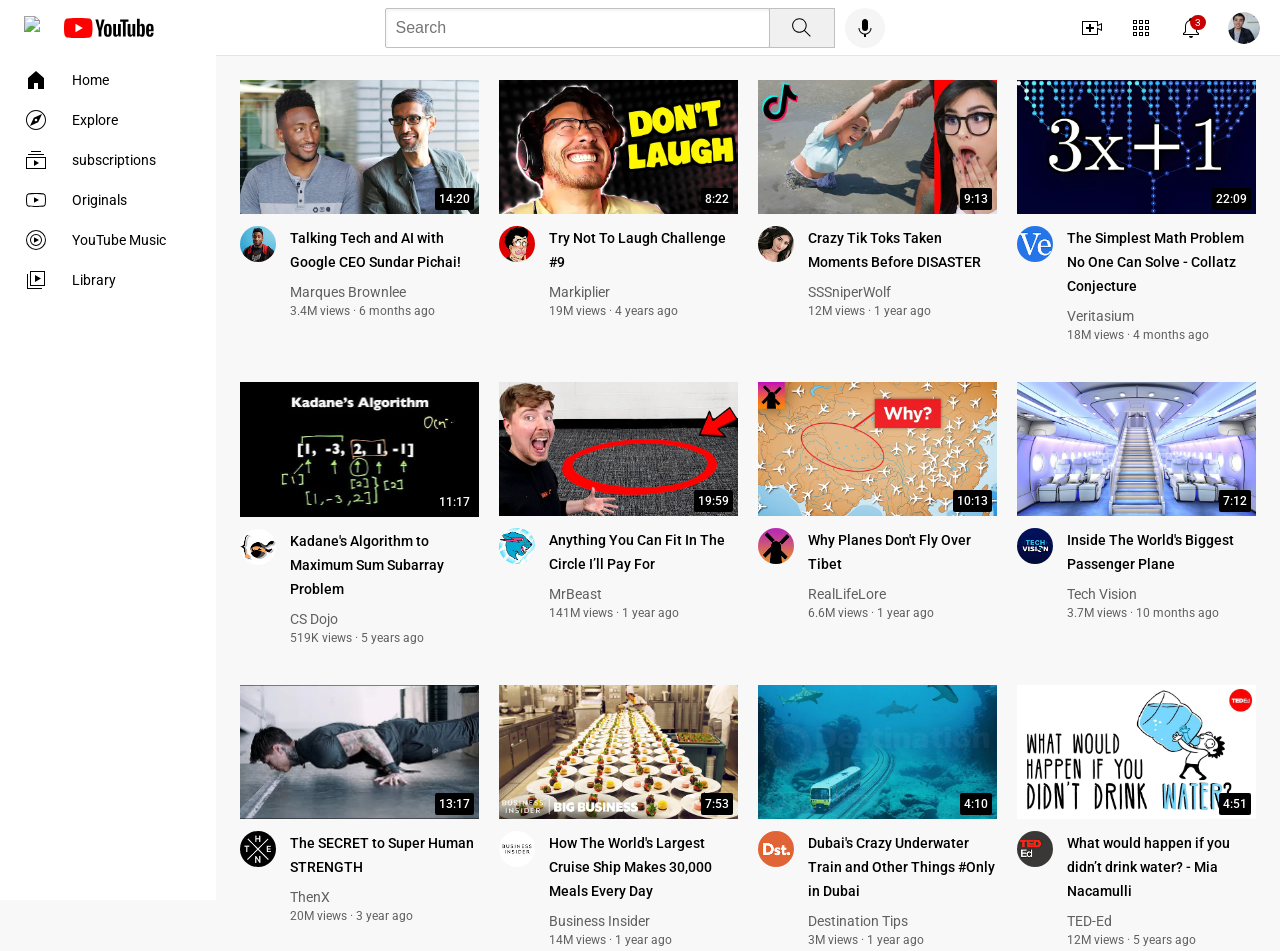
==== index.html @ f3f77285 "Rename youtube.html to index.html" ====
<!DOCTYPE html>
<html lang="en">
<head>
    <meta charset="UTF-8">
    <meta name="viewport" content="width=device-width, initial-scale=1.0">
    <title>YouTube</title>
    <link rel="stylesheet" href="Styles/general.css">
    <link rel="stylesheet" href="Styles/header.css">
    <link rel="stylesheet" href="Styles/video.css">
    <link rel="stylesheet" href="Styles/sidebar.css">

    <link rel="preconnect" href="https://fonts.googleapis.com">
    <link rel="preconnect" href="https://fonts.gstatic.com" crossorigin>
    <link href="https://fonts.googleapis.com/css2?family=Roboto:ital,wght@0,100..900;1,100..900&display=swap" rel="stylesheet">

    <link rel="icon" type="image/png" href="Icons/Youtube_logo.png">

</head>
<body>


    <header class="header">
        
        
        <div class="left-section">
            <img class="hamburger-menu" src="icons/hamburger-menu.svg">
            <img class="youtube-logo" src="Icons/youtube-logo.svg">
        </div>
        
        
        <div class="middle-section">
            <input class="search-bar" type="text" placeholder="Search">
            <button class="search-button">
                <img class="search-icon" src="Icons/search.svg">
                <div class="tooltip">Search</div>
            </button>
            <button class="voice-search-button">
                <img class="voice-search-icon" src="Icons/voice-search-icon.svg">
                <div class="tooltip">Search with your voice</div>
            </button>
        </div>
        
        
        <div class="right-section">
            <div class="upload-icon-container">
            <img class="upload-icon" src="Icons/upload.svg">
            <div class="tooltip">Create</div>
            </div>
            <div class="youtube-apps-container">
            <img class="youtube-apps-icon" src="Icons/youtube-apps.svg">
            <div class="tooltip">YouTube Apps</div>
            </div>
            <div class="notifications-icon-container">
            <img class="notifications-icon" src="Icons/notifications.svg">
            <div class="tooltip">Notifications</div>
            <div class="notifications-count">3</div>
            </div>
            <img class="current-user-picture" src="Channel-pictures/my-channel.jpeg">
        </div>
        

    </header>
    
    <nav class="sidebar">
        <div class="sidebar-link">
            <img src="Icons/home.svg">
            <div>Home</div>
        </div>
        <div class="sidebar-link">
            <img src="Icons/explore.svg">
            <div>Explore</div>
        </div>
        <div class="sidebar-link">
            <img src="Icons/subscriptions.svg">
            <div>subscriptions</div>
        </div>
        <div class="sidebar-link">
            <img src="Icons/originals.svg">
            <div>Originals</div>
        </div>
        <div class="sidebar-link">
            <img src="Icons/youtube-music.svg">
            <div>YouTube Music</div>
        </div>
        <div class="sidebar-link">
            <img src="Icons/library.svg">
            <div>Library</div>
        </div>
    </nav>

    <!--  <img class="thumbnail-2" src="Images/thumbnail-2.webp">
    <img class="thumbnail-3" src="Images/thumbnail-3.webp">
    <img class="thumbnail-4" src="Images/thumbnail-4.webp">   -->
    
    <main>
    <section class="video-grid">

    <div class="video-preview">

        <div class="thumbnail-row">
            <a href="https://youtu.be/n2RNcPRtAiY?si=vqEMWMYK5yrYw57g">
            <img class="thumbnail-1" src="Thumbnails/thumbnail-1.webp">
            </a>

            <div class="video-time">14:20</div>
        </div>






        <div class="video-info-grid">

            <div class="channel-pic-div">
                <a href="https://www.youtube.com/c/mkbhd">
                <img class="profile-picture" src="Channel-pictures/channel-1.jpeg">
                </a>
                <div class="channel-tooltip">
                    <div>
                    <img class="profile-picture-tooltip" src="Channel-pictures/channel-1.jpeg">
                    </div>

                    <div class="text-tooltip">
                    <p class="video-author-tooltip">Marques Brownlee</p>
                    <p class="subscribers-tooltip">20.9M subscribers</p>
                    </div>
                </div>
            </div>



            <div class="video-text-info">
                <a class="video-title-link" href="https://youtu.be/n2RNcPRtAiY?si=vqEMWMYK5yrYw57g">
                <p class="video-title">
                Talking Tech and AI with Google CEO Sundar Pichai!
                </p>
                </a>

                <a class="video-author-link" href="https://www.youtube.com/c/mkbhd">
                <p class="video-author">
                Marques Brownlee
                </p>
                </a>

                <p class="video-stats">
                3.4M views &#183; 6 months ago
                </p>
            </div>


            

        </div>

    


    


    </div>


    <!--По дефолту div-элементы имеют ширину в сто процентов, из-за чего горизонтальный лэйаут внутри вертикального невозможен, пока не поменять ширину div-элементов -->




    <div class="video-preview">

        <div class="thumbnail-row">
            <a href="https://youtu.be/mP0RAo9SKZk?si=90dvMAv2LkeBr_Ll">
            <img class="thumbnail-1" src="Thumbnails/thumbnail-2.webp">
            </a>
            <div class="video-time">8:22</div>
        </div>


        <div class="video-info-grid">

            <div class="channel-pic-div">
                <a href="https://www.youtube.com/c/markiplier">
                <img class="profile-picture" src="Channel-pictures/channel-2.jpeg">
                </a>

                <div class="channel-tooltip">
                    <div>
                    <img class="profile-picture-tooltip" src="Channel-pictures/channel-2.jpeg">
                    </div>
                    
                    <div class="text-tooltip">
                    <p class="video-author-tooltip">Markiplier</p>
                    <p class="subscribers-tooltip">38.5M subscribers</p>
                    </div>
                </div>
            </div>

            <div class="video-text-info">

                <a class="video-title-link" href="https://youtu.be/mP0RAo9SKZk?si=90dvMAv2LkeBr_Ll">
                <p class="video-title">    
                    Try Not To Laugh Challenge #9
                </p>
                </a>

                <a class="video-author-link" href="https://www.youtube.com/c/markiplier">
                <p class="video-author">
                    Markiplier
                </p>
                </a>

                <p class="video-stats">
                    19M views &#183; 4 years ago
                </p>
            </div>
            
        </div>

    

    


    </div>




    <div class="video-preview">

        <div class="thumbnail-row">
            <a href="https://youtu.be/FgjPQQeTh1w?si=LS0V44usaqaCsQJp">
            <img class="thumbnail-1" src="Thumbnails/thumbnail-3.webp">
            </a>

            <div class="video-time">9:13</div>
        </div>






        <div class="video-info-grid">

            <div class="channel-pic-div">
                <a href="https://www.youtube.com/user/SSSniperWolf">
                <img class="profile-picture" src="Channel-pictures/channel-3.jpeg">
                </a>

                <div class="channel-tooltip">
                    <div>
                    <img class="profile-picture-tooltip" src="Channel-pictures/channel-3.jpeg">
                    </div>
                    
                    <div class="text-tooltip">
                    <p class="video-author-tooltip">SSSniperWolf</p>
                    <p class="subscribers-tooltip">35M subscribers</p>
                    </div>
                </div>
            </div>



            <div class="video-text-info">
                <a class="video-title-link" href="https://youtu.be/FgjPQQeTh1w?si=LS0V44usaqaCsQJp">
                <p class="video-title">
                Crazy Tik Toks Taken Moments Before DISASTER
                </p>
                </a>

                <a class="video-author-link" href="https://www.youtube.com/user/SSSniperWolf">
                <p class="video-author">
                SSSniperWolf
                </p>
                </a>

                <p class="video-stats">
                12M views &#183; 1 year ago
                </p>
            </div>


            

        </div>

    


    


    </div>


    <div class="video-preview">

        <div class="thumbnail-row">
            <a href="https://youtu.be/094y1Z2wpJg?si=CHD8ht4QCaovaB0q">
            <img class="thumbnail-1" src="Thumbnails/thumbnail-4.webp">
            </a>
            <div class="video-time">22:09</div>
        </div>


        <div class="video-info-grid">

            <div class="channel-pic-div">
                <a href="https://www.youtube.com/c/veritasium">
                <img class="profile-picture" src="Channel-pictures/channel-4.jpeg">
                </a>

                <div class="channel-tooltip">
                    <div>
                    <img class="profile-picture-tooltip" src="Channel-pictures/channel-4.jpeg">
                    </div>
                    
                    <div class="text-tooltip">
                    <p class="video-author-tooltip">Veritasium</p>
                    <p class="subscribers-tooltip">20.5M subscribers</p>
                    </div>
                </div>
            </div>

            <div class="video-text-info">

                <a class="video-title-link" href="https://youtu.be/094y1Z2wpJg?si=CHD8ht4QCaovaB0q">
                <p class="video-title">    
                    The Simplest Math Problem No One Can Solve - Collatz Conjecture
                </p>
                </a>

                <a class="video-author-link" href="https://www.youtube.com/c/veritasium">
                <p class="video-author">
                    Veritasium
                </p>
                </a>

                <p class="video-stats">
                    18M views &#183; 4 months ago
                </p>
            </div>
            
        </div>

    

    


    </div>



    <div class="video-preview">

        <div class="thumbnail-row">
            <a href="https://youtu.be/86CQq3pKSUw?si=sct4KLa3DYBAYmht">
            <img class="thumbnail-1" src="Thumbnails/thumbnail-5.webp">
            </a>

            <div class="video-time">11:17</div>
        </div>






        <div class="video-info-grid">

            <div class="channel-pic-div">
                <a href="https://www.youtube.com/c/CSDojo">
                <img class="profile-picture" src="Channel-pictures/channel-5.jpeg">
                </a>

                <div class="channel-tooltip">
                    <div>
                    <img class="profile-picture-tooltip" src="Channel-pictures/channel-5.jpeg">
                    </div>
                    
                    <div class="text-tooltip">
                    <p class="video-author-tooltip">CS Dojo</p>
                    <p class="subscribers-tooltip">1.95M subscribers</p>
                    </div>
                </div>
            </div>



            <div class="video-text-info">
                <a class="video-title-link" href="https://youtu.be/86CQq3pKSUw?si=sct4KLa3DYBAYmht">
                <p class="video-title">
                Kadane's Algorithm to Maximum Sum Subarray Problem
                </p>
                </a>

                <a class="video-author-link" href="https://www.youtube.com/c/CSDojo">
                <p class="video-author">
                CS Dojo
                </p>
                </a>

                <p class="video-stats">
                519K views &#183; 5 years ago
                </p>
            </div>


            

        </div>

    


    


    </div>


    <div class="video-preview">

        <div class="thumbnail-row">
            <a href="https://youtu.be/yXWw0_UfSFg?si=9dNvR-KxPUr45d88">
            <img class="thumbnail-1" src="Thumbnails/thumbnail-6.webp">
            </a>
            <div class="video-time">19:59</div>
        </div>


        <div class="video-info-grid">

            <div class="channel-pic-div">
                <a href="https://www.youtube.com/channel/UCX6OQ3DkcsbYNE6H8uQQuVA">
                <img class="profile-picture" src="Channel-pictures/channel-6.jpeg">
                </a>

                <div class="channel-tooltip">
                    <div>
                    <img class="profile-picture-tooltip" src="Channel-pictures/channel-6.jpeg">
                    </div>
                    
                    <div class="text-tooltip">
                    <p class="video-author-tooltip">MrBeast</p>
                    <p class="subscribers-tooltip">474M subscribers</p>
                    </div>
                </div>
            </div>

            <div class="video-text-info">

                <a class="video-title-link" href="https://youtu.be/yXWw0_UfSFg?si=9dNvR-KxPUr45d88">
                <p class="video-title">    
                    Anything You Can Fit In The Circle I’ll Pay For
                </p>
                </a>

                <a class="video-author-link" href="https://www.youtube.com/channel/UCX6OQ3DkcsbYNE6H8uQQuVA">
                <p class="video-author">
                    MrBeast
                </p>
                </a>

                <p class="video-stats">
                    141M views &#183; 1 year ago
                </p>
            </div>
            
        </div>

    

    


    </div>

    <div class="video-preview">

        <div class="thumbnail-row">
            <a href="https://www.youtube.com/watch?v=fNVa1qMbF9Y">
            <img class="thumbnail-1" src="Thumbnails/thumbnail-7.webp">
            </a>

            <div class="video-time">10:13</div>
        </div>






        <div class="video-info-grid">

            <div class="channel-pic-div">
                <a href="https://www.youtube.com/channel/UCP5tjEmvPItGyLhmjdwP7Ww">
                <img class="profile-picture" src="Channel-pictures/channel-7.jpeg">
                </a>
                <div class="channel-tooltip">
                    <div>
                    <img class="profile-picture-tooltip" src="Channel-pictures/channel-7.jpeg">
                    </div>

                    <div class="text-tooltip">
                    <p class="video-author-tooltip">RealLifeLore</p>
                    <p class="subscribers-tooltip">7.92M subscribers</p>
                    </div>
                </div>
            </div>



            <div class="video-text-info">
                <a class="video-title-link" href="https://www.youtube.com/watch?v=fNVa1qMbF9Y">
                <p class="video-title">
                Why Planes Don't Fly Over Tibet
                </p>
                </a>

                <a class="video-author-link" href="https://www.youtube.com/channel/UCP5tjEmvPItGyLhmjdwP7Ww">
                <p class="video-author">
                RealLifeLore
                </p>
                </a>

                <p class="video-stats">
                6.6M views &#183; 1 year ago
                </p>
            </div>


            

        </div>

    


    


    </div>

    <div class="video-preview">

        <div class="thumbnail-row">
            <a href="https://www.youtube.com/watch?v=lFm4EM1juls">
            <img class="thumbnail-1" src="Thumbnails/thumbnail-8.webp">
            </a>

            <div class="video-time">7:12</div>
        </div>






        <div class="video-info-grid">

            <div class="channel-pic-div">
                <a href="https://www.youtube.com/channel/UCHAK6CyegY22Zj2GWrcaIxg">
                <img class="profile-picture" src="Channel-pictures/channel-8.jpeg">
                </a>
                <div class="channel-tooltip">
                    <div>
                    <img class="profile-picture-tooltip" src="Channel-pictures/channel-8.jpeg">
                    </div>

                    <div class="text-tooltip">
                    <p class="video-author-tooltip">Tech Vision</p>
                    <p class="subscribers-tooltip">845K subscribers</p>
                    </div>
                </div>
            </div>



            <div class="video-text-info">
                <a class="video-title-link" href="https://www.youtube.com/watch?v=lFm4EM1juls">
                <p class="video-title">
                Inside The World's Biggest Passenger Plane
                </p>
                </a>

                <a class="video-author-link" href="https://www.youtube.com/channel/UCHAK6CyegY22Zj2GWrcaIxg">
                <p class="video-author">
                Tech Vision
                </p>
                </a>

                <p class="video-stats">
                3.7M views &#183; 10 months ago
                </p>
            </div>


            

        </div>

    


    


    </div>

    <div class="video-preview">

        <div class="thumbnail-row">
            <a href="https://www.youtube.com/watch?v=ixmxOlcrlUc">
            <img class="thumbnail-1" src="Thumbnails/thumbnail-9.webp">
            </a>

            <div class="video-time">13:17</div>
        </div>






        <div class="video-info-grid">

            <div class="channel-pic-div">
                <a href="https://www.youtube.com/c/OFFICIALTHENXSTUDIOS">
                <img class="profile-picture" src="Channel-pictures/channel-9.jpeg">
                </a>
                <div class="channel-tooltip">
                    <div>
                    <img class="profile-picture-tooltip" src="Channel-pictures/channel-9.jpeg">
                    </div>

                    <div class="text-tooltip">
                    <p class="video-author-tooltip">ThenX</p>
                    <p class="subscribers-tooltip">7.83M subscribers</p>
                    </div>
                </div>
            </div>



            <div class="video-text-info">
                <a class="video-title-link" href="https://www.youtube.com/watch?v=ixmxOlcrlUc">
                <p class="video-title">
                The SECRET to Super Human STRENGTH
                </p>
                </a>

                <a class="video-author-link" href="https://www.youtube.com/c/OFFICIALTHENXSTUDIOS">
                <p class="video-author">
                ThenX
                </p>
                </a>

                <p class="video-stats">
                20M views &#183; 3 year ago
                </p>
            </div>


            

        </div>

    


    


    </div>

    <div class="video-preview">

        <div class="thumbnail-row">
            <a href="https://www.youtube.com/watch?v=R2vXbFp5C9o">
            <img class="thumbnail-1" src="Thumbnails/thumbnail-10.webp">
            </a>

            <div class="video-time">7:53</div>
        </div>






        <div class="video-info-grid">

            <div class="channel-pic-div">
                <a href="https://www.youtube.com/user/businessinsider">
                <img class="profile-picture" src="Channel-pictures/channel-10.jpeg">
                </a>
                <div class="channel-tooltip">
                    <div>
                    <img class="profile-picture-tooltip" src="Channel-pictures/channel-10.jpeg">
                    </div>

                    <div class="text-tooltip">
                    <p class="video-author-tooltip">Business Insider</p>
                    <p class="subscribers-tooltip">10.5M subscribers</p>
                    </div>
                </div>
            </div>



            <div class="video-text-info">
                <a class="video-title-link" href="https://www.youtube.com/watch?v=R2vXbFp5C9o">
                <p class="video-title">
                How The World's Largest Cruise Ship Makes 30,000 Meals Every Day
                </p>
                </a>

                <a class="video-author-link" href="https://www.youtube.com/user/businessinsider">
                <p class="video-author">
                Business Insider
                </p>
                </a>

                <p class="video-stats">
                14M views &#183; 1 year ago
                </p>
            </div>


            

        </div>

    


    


    </div>

    <div class="video-preview">

        <div class="thumbnail-row">
            <a href="https://www.youtube.com/watch?v=0nZuYyXET3s">
            <img class="thumbnail-1" src="Thumbnails/thumbnail-11.webp">
            </a>

            <div class="video-time">4:10</div>
        </div>






        <div class="video-info-grid">

            <div class="channel-pic-div">
                <a href="https://www.youtube.com/c/Destinationtips">
                <img class="profile-picture" src="Channel-pictures/channel-11.jpeg">
                </a>
                <div class="channel-tooltip">
                    <div>
                    <img class="profile-picture-tooltip" src="Channel-pictures/channel-11.jpeg">
                    </div>

                    <div class="text-tooltip">
                    <p class="video-author-tooltip">Destination Tips</p>
                    <p class="subscribers-tooltip">281K subscribers</p>
                    </div>
                </div>
            </div>



            <div class="video-text-info">
                <a class="video-title-link" href="https://www.youtube.com/watch?v=0nZuYyXET3s">
                <p class="video-title">
                Dubai's Crazy Underwater Train and Other Things #Only in Dubai
                </p>
                </a>

                <a class="video-author-link" href="https://www.youtube.com/c/Destinationtips">
                <p class="video-author">
                Destination Tips
                </p>
                </a>

                <p class="video-stats">
                3M views &#183; 1 year ago
                </p>
            </div>


            

        </div>

    


    


    </div>

    <div class="video-preview">

        <div class="thumbnail-row">
            <a href="https://www.youtube.com/watch?v=9iMGFqMmUFs">
            <img class="thumbnail-1" src="Thumbnails/thumbnail-12.webp">
            </a>

            <div class="video-time">4:51</div>
        </div>






        <div class="video-info-grid">

            <div class="channel-pic-div">
                <a href="https://www.youtube.com/teded">
                <img class="profile-picture" src="Channel-pictures/channel-12.jpeg">
                </a>
                <div class="channel-tooltip">
                    <div>
                    <img class="profile-picture-tooltip" src="Channel-pictures/channel-12.jpeg">
                    </div>

                    <div class="text-tooltip">
                    <p class="video-author-tooltip">TED-Ed</p>
                    <p class="subscribers-tooltip">22.5M subscribers</p>
                    </div>
                </div>
            </div>



            <div class="video-text-info">
                <a class="video-title-link" href="https://www.youtube.com/watch?v=9iMGFqMmUFs">
                <p class="video-title">
                What would happen if you didn’t drink water? - Mia Nacamulli
                </p>
                </a>

                <a class="video-author-link" href="https://www.youtube.com/teded">
                <p class="video-author">
                TED-Ed
                </p>
                </a>

                <p class="video-stats">
                12M views &#183; 5 years ago
                </p>
            </div>


            

        </div>

    


    


    </div>
</section>
    </main>
    <!--Не забываем, что если мы хотим использовать параметры флекса, то дисплей дива, внутри которого мы хотим использовать параметры должен быть выставлен флексом. Если не-флекс-див находится внутри другого флекс-дива, то элементы в не-флекс-диве не будут подвержены флекс-настройкам до превращения дива во флекс-->
    <!--Flex-shrink позволяет элементам внутри флекс-дива не сужать расстояние между друг другом, а сохранять пробелы в композиции даже при сжатии браузера-->
</body>
</html>
---- Styles/general.css ----
@media (max-width: 1200px){
    p{
    margin-top: 0px;
    margin-bottom: 0px;
}
body{
    font-family: Roboto, Arial;

    margin: 0px;
    padding-top: 80px;
    padding-left: 96px;
    padding-right: 24px;

    background-color: rgb(248, 248, 248);
}
}

@media (min-width: 1200.1px){
    p{
    margin-top: 0px;
    margin-bottom: 0px;
}
body{
    font-family: Roboto, Arial;

    margin: 0px;
    padding-top: 80px;
    padding-left: 240px;
    padding-right: 24px;

    background-color: rgb(248, 248, 248);
}
}
---- Styles/header.css ----
.header{
    display: flex;
    flex-direction: row;
    justify-content: space-between;
    height: 55px;

    position: fixed;
    top: 0;
    left: 0;
    right: 0;

    background-color: white;
    border-bottom-width: 1px;
    border-bottom-style: solid;
    border-bottom-color: rgb(228, 228, 228);

    z-index: 100;
}
.left-section{
    display: flex;
    align-items: center;
}
.hamburger-menu{
    height: 24px;
    margin-left: 24px;
    margin-right: 24px;
}
.youtube-logo{
    height: 20px;
}
.middle-section{
    display: flex;
    align-items: center;
    
    flex: 1;
    margin-left: 70px;
    margin-right: 35px;
    max-width: 500px;
}
.search-bar{
    flex: 1;
    height: 36px;
    padding-left: 10px;
    font-size: 16px;
    border-width: 1px;
    border-style: solid;
    border-color: rgb(192, 192, 192);
    border-radius: 2px;
    box-shadow: inset 1px 2px 3px rgba(0, 0, 0, 0.05);
    width: 0; /*Это сделано для того, чтобы поисковая строчка сужалась настолько, насколько возможно не прекращая этого делать*/
}

.search-bar::placeholder{
    font-size: 16px;
}
.search-button{
    height: 40px;
    width: 66px;
    background-color: rgb(240, 240, 240);
    border-width: 1px;
    border-style: solid;
    border-color: rgb(192, 192, 192);
    margin-left: -1px;
    margin-right: 10px;

    
}

.search-button,
.voice-search-button,
.upload-icon-container,
.youtube-apps-container,
.notifications-icon-container{
    position: relative;

    display: flex;
    justify-content: center;
    align-items: center;
}
.search-button .tooltip,
.voice-search-button .tooltip,
.upload-icon-container .tooltip,
.youtube-apps-container .tooltip,
.notifications-icon-container .tooltip{
    position: absolute;

    background-color: gray;
    color: white;

    padding-top: 4px;
    padding-bottom: 4px;
    padding-left: 8px;
    padding-right: 8px;

    font-size: 12px;
    border-radius: 2px;

    bottom: -30px;
    opacity: 0;
    transition: opacity 0.15s;
    pointer-events: none; /*Подсказка Тултип появляется только тогда, когда мы наводимся на кнопку поиска, исключая появление при наведении на само окно тултипа*/
    white-space: nowrap; /*запрещает перенос текста на новую строку внутри элемента*/
}
.search-button:hover .tooltip,
.voice-search-button:hover .tooltip,
.upload-icon-container:hover .tooltip,
.youtube-apps-container:hover .tooltip,
.notifications-icon-container:hover .tooltip{
    opacity: 1;
}
.search-icon{
    height: 25px;
}
.voice-search-button{
    height: 40px;
    width: 40px;
    border-radius: 20px;
    border: none;
    background-color: rgb(245, 245, 245);
}
.voice-search-icon{
    height: 24px;
}
.right-section{
    
    width: 180px;

    display: flex;
    align-items: center;
    justify-content: space-between;
    flex-shrink: 0;


    margin-right: 20px;
}

.upload-icon{
    height: 24px;
}
.youtube-apps-icon{
    height: 24px;
}
.notifications-icon{
    height: 24px;
}
.notifications-icon-container{
    position: relative;
}
.notifications-count{
    position: absolute;
    top: -1px;
    right: -3px;
    background-color: rgb(201, 0, 0);
    color: white;
    font-size: 10px;
    padding-left: 5px;
    padding-right: 5px;
    padding-top: 2px;
    padding-bottom: 2px;
    border-radius: 10px;
}
.current-user-picture{
    height: 32px;
    border-radius: 16px;
}
/*
.search-bar{
    border-radius: 50px;
    border: none;
    box-shadow: 0px 0px 3px;
}*/
---- Styles/video.css ----
.thumbnail-1{
    width: 100%;
}
.thumbnail-2{
    width: 300px;
    border-radius: 50px;
}
.thumbnail-3{
    width: 300px;
    height: 300px;
    object-fit: cover;
}
.thumbnail-4{
    width: 300px;
    height: 300px;
    border-radius: 1000px;
}
.video-title-link{
    color: black;
    text-decoration: none;
}
.video-title{
    margin-top: 0px;
    font-weight: 500;
    font-size: 14px;
    line-height: 20px;
    margin-bottom: 10px;
}

.video-author,
.video-stats{
    font-size: 12px;
    color: rgb(96, 96, 96);
}

.video-author-link{
    text-decoration: none;
}

.video-author{
    margin-bottom: 4px;
}


.video-grid{
    display: grid;
    grid-template-columns: 1fr 1fr 1fr;
    row-gap: 40px;
    column-gap: 20px;
    /*text-decoration: underline;*/ /*Inheritance в основном работает лишь с текстовыми свойствами*/
}

@media (max-width: 750px) {
    .video-grid {
        grid-template-columns: 1fr 1fr;
    }
}

@media (min-width: 751px) and (max-width: 999px){
    .video-grid {
        grid-template-columns: 1fr 1fr 1fr;
    }
}

@media (min-width: 1000px) {
    .video-grid {
        grid-template-columns: 1fr 1fr 1fr 1fr;
    }
}



@media (min-width: 1001px) {
    .video-title{
        font-size: 16px;
        line-height: 24px;
    }
    .video-author,
    .video-title{
        font-size: 14px;
    }
}

.video-info-grid{
    display: grid;
    grid-template-columns: 50px 1fr;
}
.channel-pic-div{
    position: relative;
    height: 40px;
}
.channel-pic-div:hover .channel-tooltip{
    opacity: 1;
    transition: opacity 0.15s;
}
.profile-picture{
    width: 36px;
    border-radius: 500px;
}
.channel-tooltip{
    display: flex;
    align-items: center;

    background-color: white;
    border-radius: 5px;
    box-shadow: 0px 0px 10px rgba(0, 0, 0, 0.4);
    position: absolute;
    opacity: 0;
    bottom: -80px;

    padding-bottom: 10px;
    padding-left: 10px;
    padding-right: 10px;
    padding-top: 10px;

    z-index: 500;
    pointer-events: none;
}
.profile-picture-tooltip{
    width: 50px;
    border-radius: 500px;
}
.text-tooltip{
    padding-left: 10px;
    flex: 1;
    white-space: nowrap;
}
.video-author-tooltip{
    font-size: 16px;
    font-weight: bold;
    padding-bottom: 3px;
}
.subscribers-tooltip{
    color: hsl(0, 0%, 30%);
    font-size: 14px;
}
.thumbnail-row{
    margin-bottom: 8px;
    position: relative;
}

.video-time{
    
    font-size: 12px;
    font-weight: 500;

    padding-left: 4px;
    padding-right: 4px;
    padding-top: 4px;
    padding-bottom: 4px;
    border-radius: 2px;
    background-color: black;
    color: white;
    position: absolute;
    bottom: 8px;
    right: 5px;
}
/*блочные элементы забирают всю строку только в том контейнере, в котором находятся. Если они в теле кода, то забирают все, а если внутри дива с ограниченной шириной, то эта ширина срезает их аппетиты*/

/*элементы внутри div-элементов должны соответствовать или быть ниже значениям ширины и высоты, потому что иначе они будут ломать строение div-элементов. Лучше указывать значения в процентах. Проценты соответствуют значению div-элементов*/
---- Styles/sidebar.css ----
@media (max-width: 1200px){
    .sidebar{
    position: fixed;
    left: 0;
    bottom: 0;
    top: 55px;

    background-color: white;
    width: 72px;

    z-index: 200;
    padding-top: 5px;
}
.sidebar-link{
    height: 74px;

    display: flex;
    justify-content: center;
    align-items: center;
    flex-direction: column;

    cursor: pointer;
}
.sidebar-link:hover{
    background-color: rgb(235, 235, 235);
}

.sidebar-link img{
    height: 24px;
    margin-bottom: 4px;
}
.sidebar-link div{
    font-size: 10px;
}
}

@media (min-width: 1200.1px){
    .sidebar{
    position: fixed;
    left: 0;
    bottom: 0;
    top: 55px;

    background-color: white;
    width: 216px;

    z-index: 200;
    padding-top: 5px;
}
.sidebar-link{
    height: 40px;

    display: flex;
    justify-content: start;
    align-items: center;
    flex-direction: row;

    cursor: pointer;
}
.sidebar-link:hover{
    background-color: rgb(235, 235, 235);
}

.sidebar-link img{
    padding: 0px 24px;
    height: 24px;
}
.sidebar-link div{
    font-size: 14px;
}
}
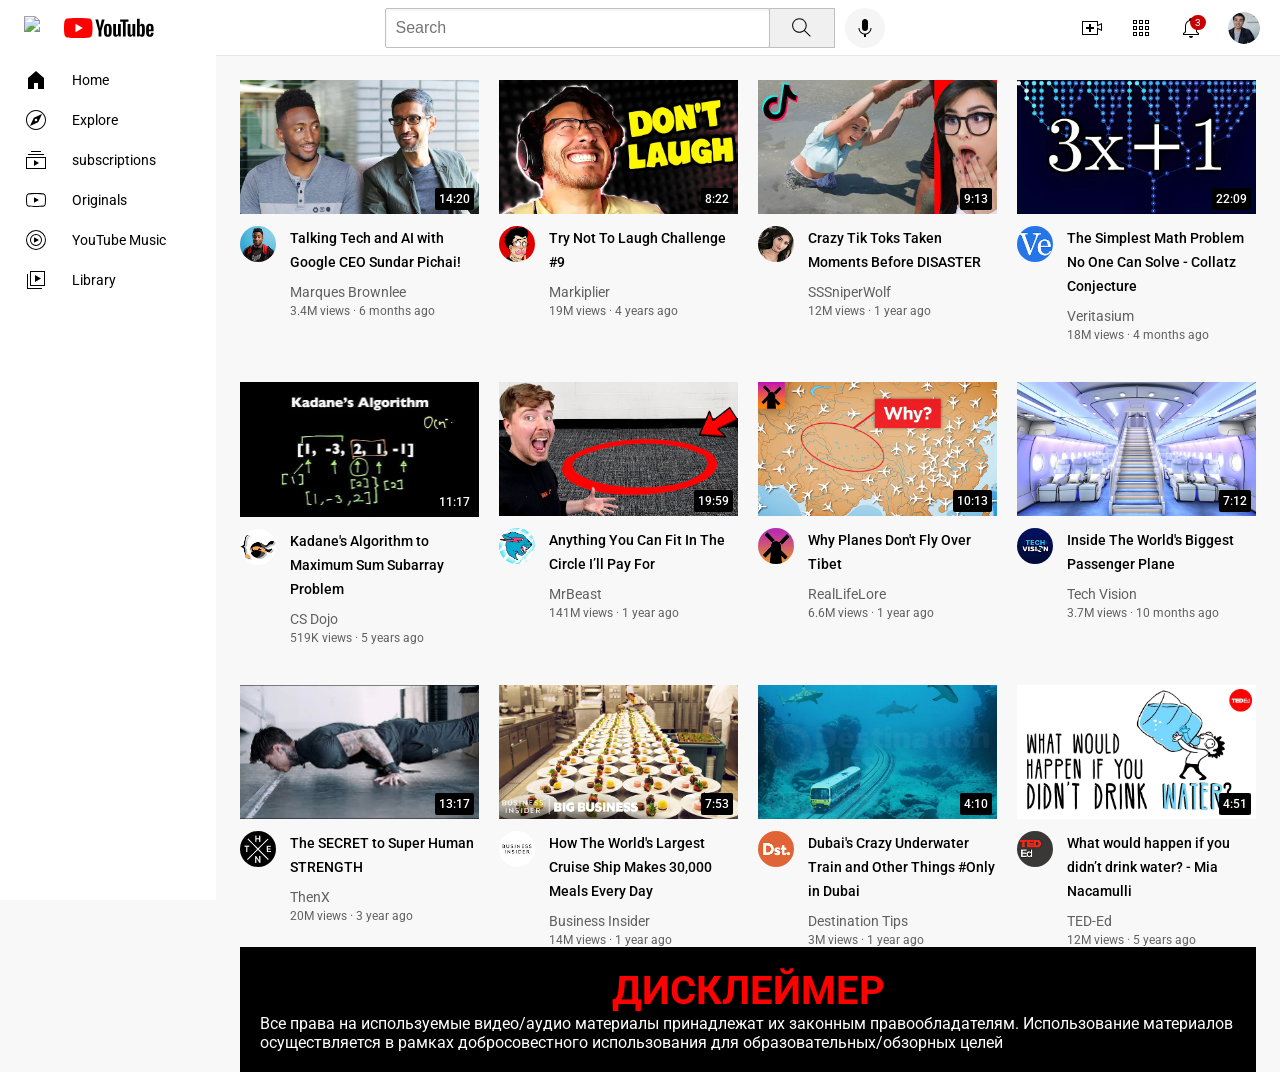
==== commit 25b40288: "Rename youtube.html to index.html" ====
--- a/index.html
+++ b/index.html
@@ -875,6 +875,10 @@
 
     </div>
 </section>
+<div style="background-color: black; padding: 20px;">
+<div style="font-size: 40px; color: red; font-weight: bold; display: flex; justify-content: center;"><p style="margin: 0px;">ДИСКЛЕЙМЕР</p></div>
+<div style="color: white; display: flex; justify-content: center;"><p style="margin: 0;">Все права на используемые видео/аудио материалы принадлежат их законным правообладателям. Использование материалов осуществляется в рамках добросовестного использования для образовательных/обзорных целей</p></div>
+</div>
     </main>
     <!--Не забываем, что если мы хотим использовать параметры флекса, то дисплей дива, внутри которого мы хотим использовать параметры должен быть выставлен флексом. Если не-флекс-див находится внутри другого флекс-дива, то элементы в не-флекс-диве не будут подвержены флекс-настройкам до превращения дива во флекс-->
     <!--Flex-shrink позволяет элементам внутри флекс-дива не сужать расстояние между друг другом, а сохранять пробелы в композиции даже при сжатии браузера-->
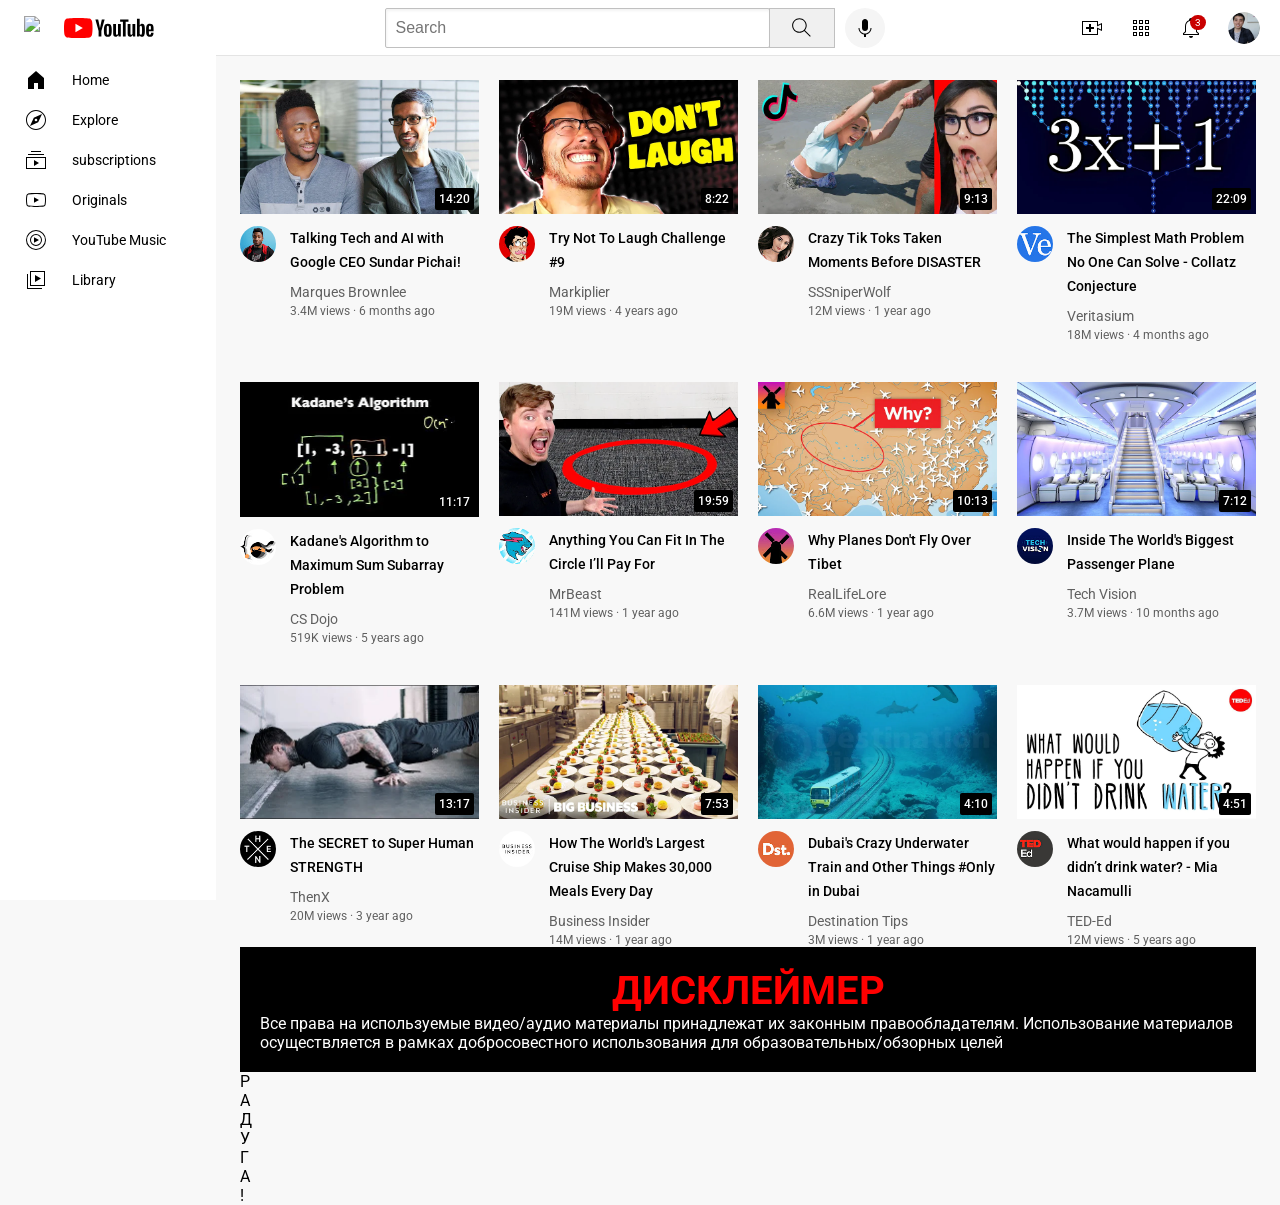
==== commit 4de4ec9a: "Update index.html" ====
--- a/index.html
+++ b/index.html
@@ -879,6 +879,15 @@
 <div style="font-size: 40px; color: red; font-weight: bold; display: flex; justify-content: center;"><p style="margin: 0px;">ДИСКЛЕЙМЕР</p></div>
 <div style="color: white; display: flex; justify-content: center;"><p style="margin: 0;">Все права на используемые видео/аудио материалы принадлежат их законным правообладателям. Использование материалов осуществляется в рамках добросовестного использования для образовательных/обзорных целей</p></div>
 </div>
+<div class="rainbow" style="">
+    <div class="red colors">Р</div>
+    <div class="orange colors">А</div>
+    <div class="yellow colors">Д</div>
+    <div class="green colors">У</div>
+    <div class="blue colors">Г</div>
+    <div class="indigo colors">А</div>
+    <div class="violet colors">!</div>
+</div>
     </main>
     <!--Не забываем, что если мы хотим использовать параметры флекса, то дисплей дива, внутри которого мы хотим использовать параметры должен быть выставлен флексом. Если не-флекс-див находится внутри другого флекс-дива, то элементы в не-флекс-диве не будут подвержены флекс-настройкам до превращения дива во флекс-->
     <!--Flex-shrink позволяет элементам внутри флекс-дива не сужать расстояние между друг другом, а сохранять пробелы в композиции даже при сжатии браузера-->
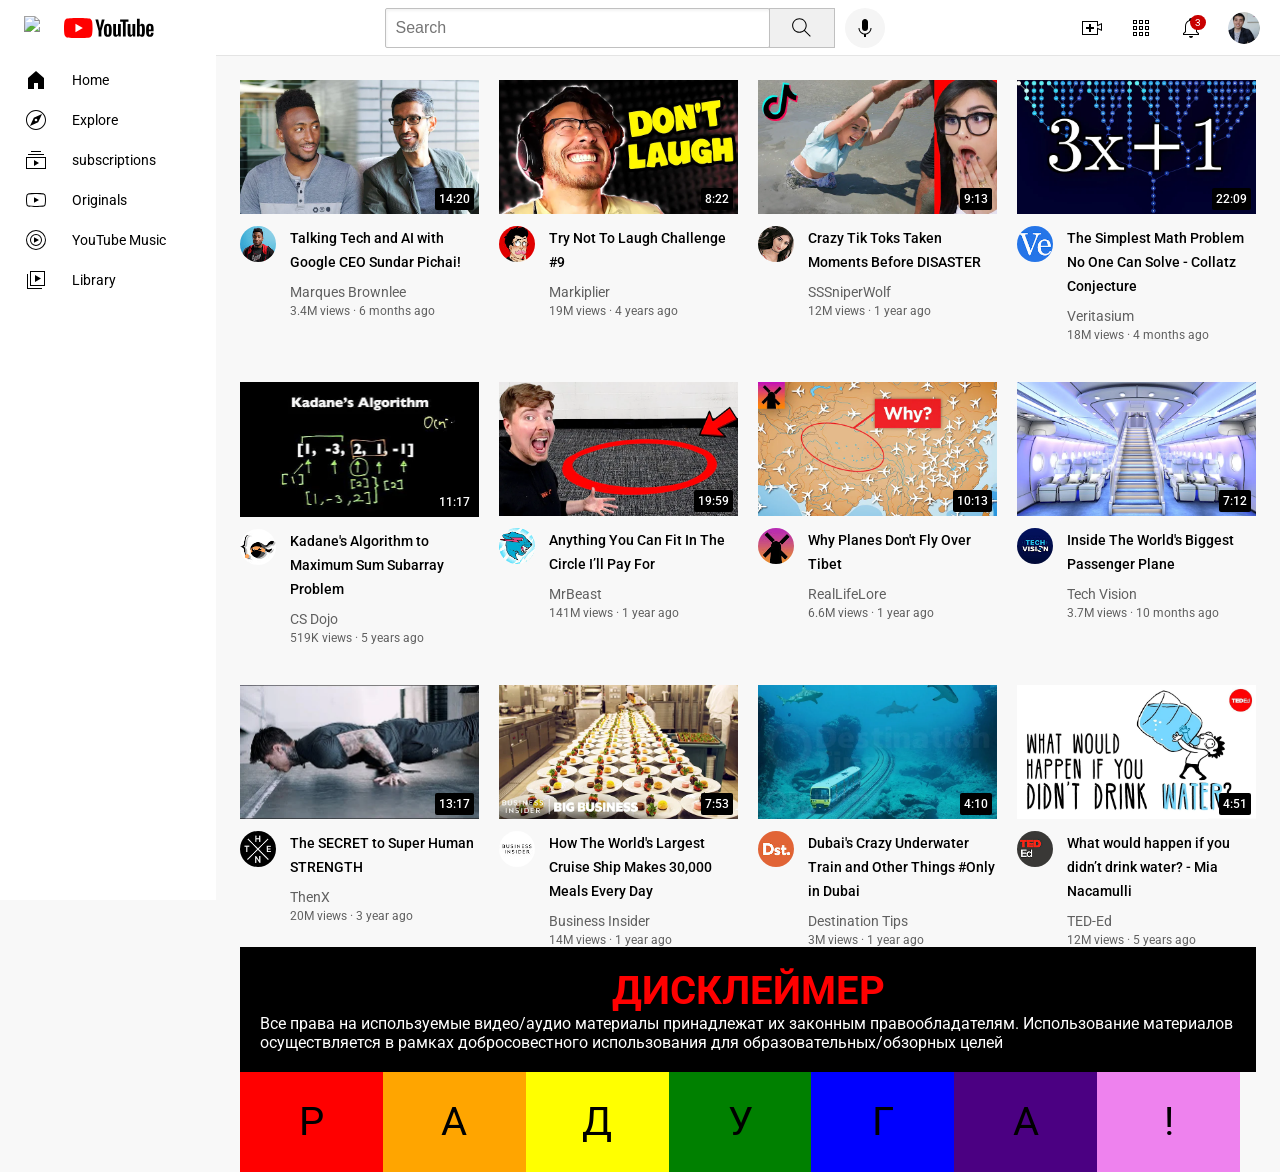
==== commit f8a815ac: "Update index.html" ====
--- a/index.html
+++ b/index.html
@@ -8,6 +8,7 @@
     <link rel="stylesheet" href="Styles/header.css">
     <link rel="stylesheet" href="Styles/video.css">
     <link rel="stylesheet" href="Styles/sidebar.css">
+    <link rel="stylesheet" href="Styles/rainbow.css">
 
     <link rel="preconnect" href="https://fonts.googleapis.com">
     <link rel="preconnect" href="https://fonts.gstatic.com" crossorigin>
--- a/Styles/rainbow.css
+++ b/Styles/rainbow.css
@@ -0,0 +1,33 @@
+.rainbow{
+    display: flex;
+    width: 1000px; 
+    height: 100px;
+}
+.colors{
+    flex: 1;
+    display: flex;
+    justify-content: center;
+    align-items: center;
+    font-size: 40px;
+}
+.red{
+    background-color: red;
+}
+.orange{
+    background-color: orange;
+}
+.yellow{
+    background-color: yellow;
+}
+.green{
+    background-color: green;
+}
+.blue{
+    background-color: blue;
+}
+.indigo{
+    background-color: indigo;
+}
+.violet{
+    background-color: violet;
+}
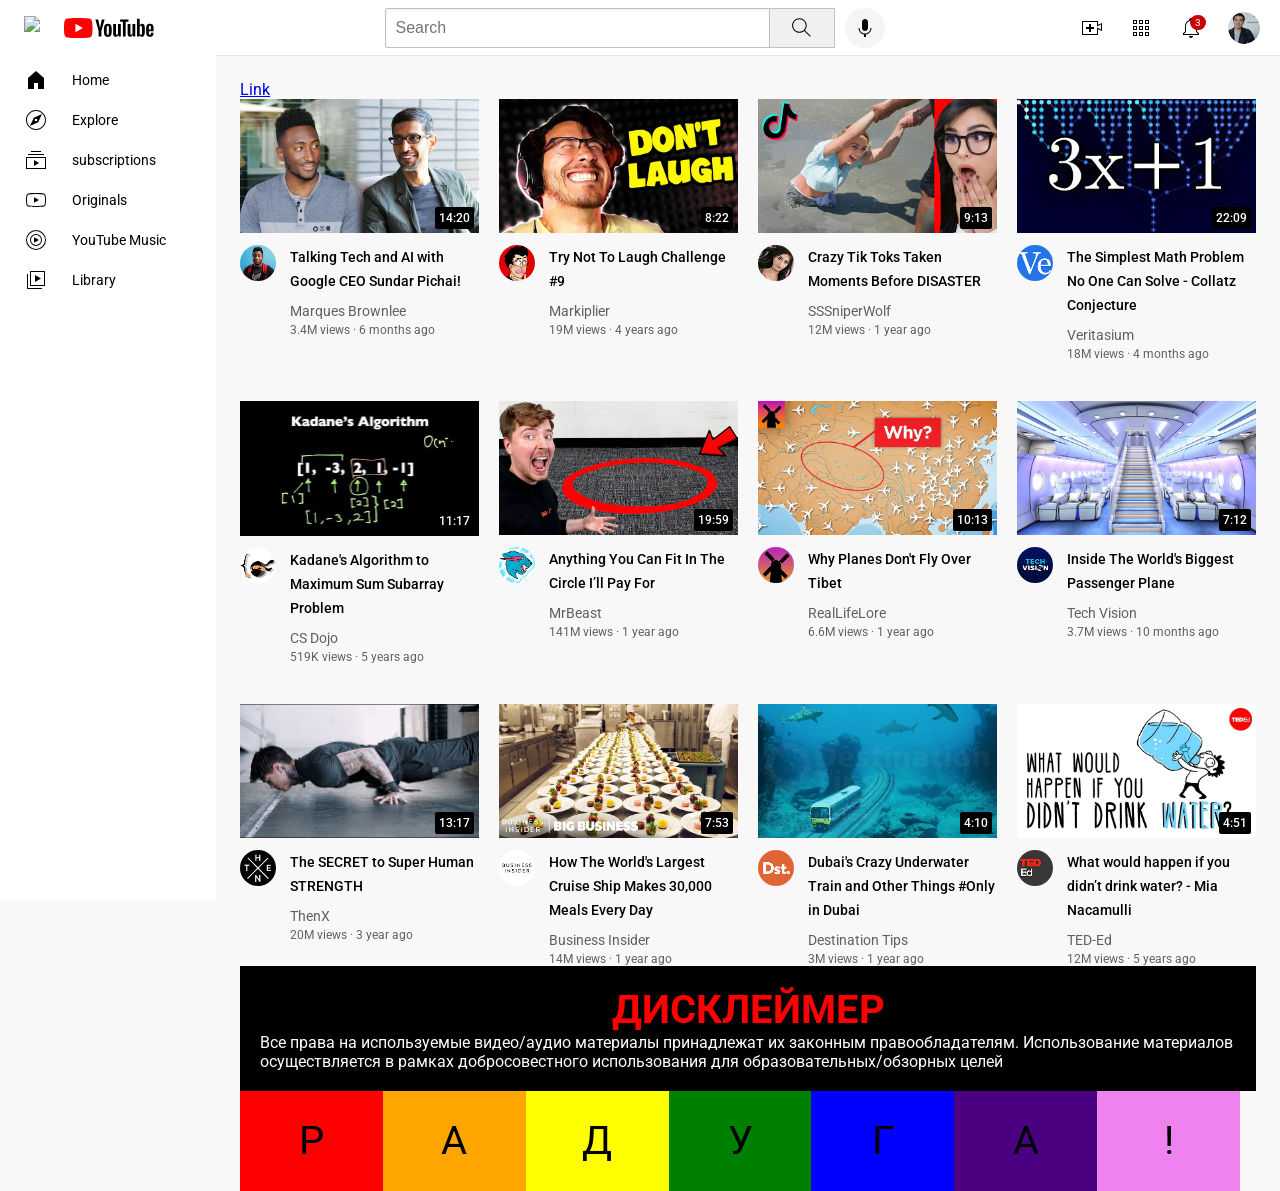
==== commit 474af8b9: "Update index.html" ====
--- a/index.html
+++ b/index.html
@@ -94,6 +94,7 @@
     <img class="thumbnail-4" src="Images/thumbnail-4.webp">   -->
     
     <main>
+    <a href="https://dentkrise.github.io/Uzbek/Uzbek.html">Link</a>
     <section class="video-grid">
 
     <div class="video-preview">
